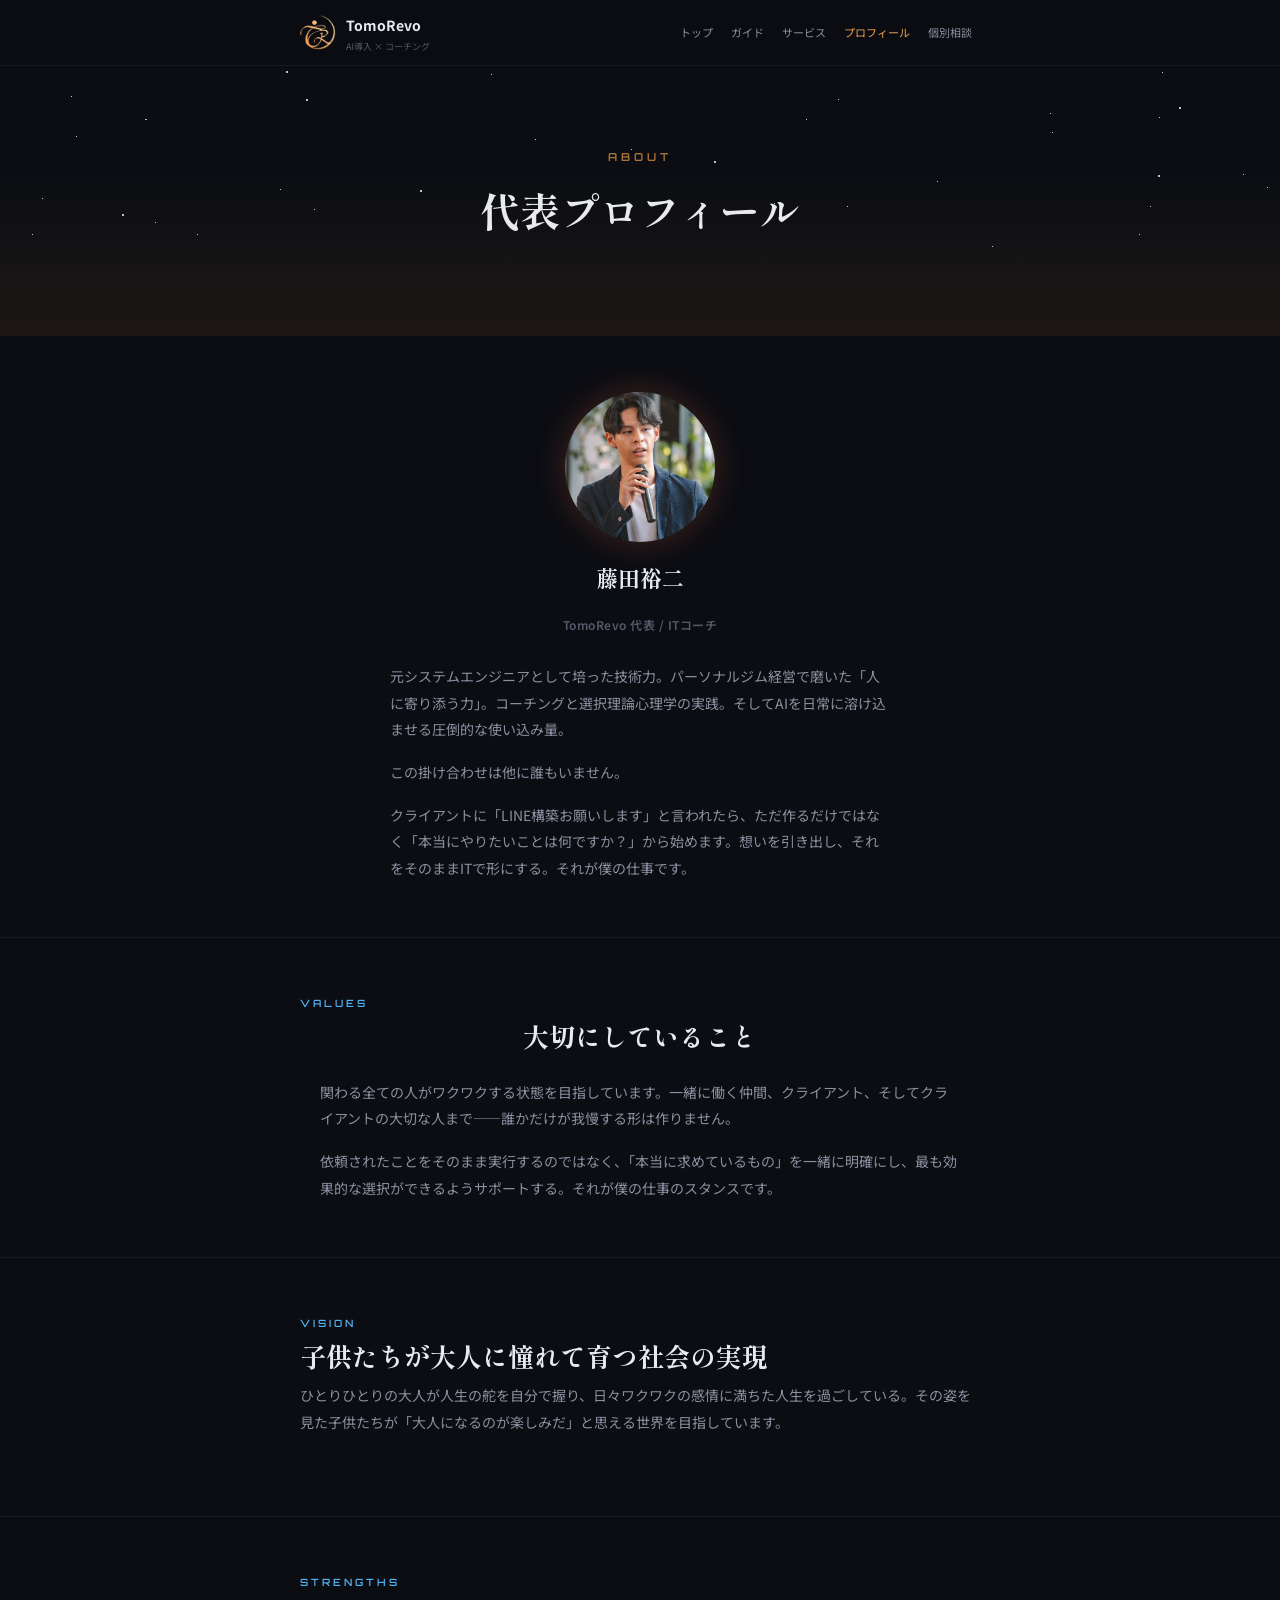
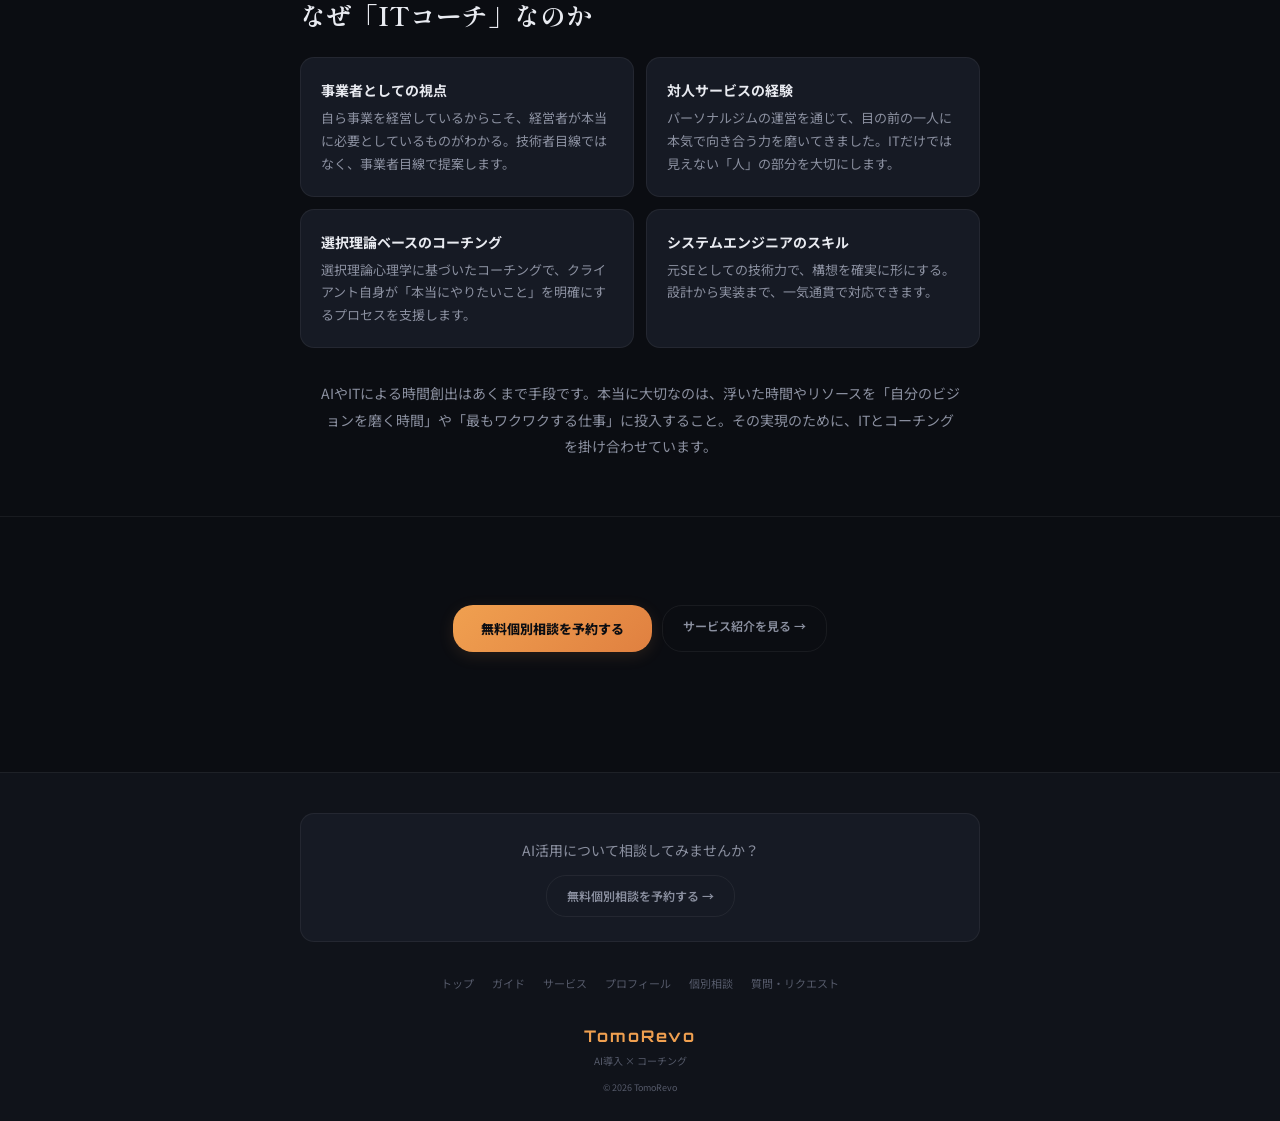
==== about/index.html @ 5a671fe1 "Initial deploy: TomoRevo公式サイト" ====
<!DOCTYPE html>
<html lang="ja">
<head>
  <meta charset="UTF-8">
  <meta name="viewport" content="width=device-width, initial-scale=1.0">
  <title>代表プロフィール | TomoRevo — ユウジ</title>
  <meta name="description" content="パーソナルジム × 元SE × コーチング × AI。異色の掛け合わせが生んだ「ITコーチ」ユウジのプロフィール。">

  <meta property="og:title" content="プロフィール | TomoRevo — ユウジ">
  <meta property="og:description" content="パーソナルジム × 元SE × コーチング × AI。異色の掛け合わせが生んだ「ITコーチ」">
  <meta property="og:type" content="website">
  <meta property="og:locale" content="ja_JP">
  <meta name="twitter:card" content="summary_large_image">

  <link rel="preconnect" href="https://fonts.googleapis.com">
  <link rel="preconnect" href="https://fonts.gstatic.com" crossorigin>
  <link href="https://fonts.googleapis.com/css2?family=Orbitron:wght@400;500;600;700;800;900&family=Zen+Maru+Gothic:wght@400;500;700;900&family=Shippori+Mincho:wght@400;600;700;800&family=IBM+Plex+Mono:wght@400;500;600&family=Noto+Sans+JP:wght@400;500;600;700;800&display=swap" rel="stylesheet">

  <link rel="stylesheet" href="../css/style.css">
  <style>
    .hero-dawn{position:absolute;bottom:0;left:0;right:0;height:60%;background:linear-gradient(180deg,transparent 0%,rgba(240,160,80,0.03) 40%,rgba(240,160,80,0.06) 70%,rgba(240,130,60,0.08) 100%);z-index:0}
    .hero-stars{position:absolute;inset:0;z-index:0}
    .hero-star{position:absolute;width:1px;height:1px;background:#fff;border-radius:50%;animation:twinkle var(--dur,4s) var(--delay,0s) ease-in-out infinite alternate}
    @keyframes twinkle{0%{opacity:.15}100%{opacity:.7}}
  </style>
</head>
<body>

  <header class="site-header" id="site-header"></header>

  <main>

    <!-- Hero -->
    <section class="hero">
      <div class="hero-stars" id="hero-stars"></div>
      <div class="hero-dawn"></div>
      <div class="hero-content">
        <p class="hero-level">ABOUT</p>
        <h1 class="hero-title">代表プロフィール</h1>
      </div>
    </section>

    <!-- Profile -->
    <section class="section">
      <div class="container">
        <div class="about-profile">
          <img src="../images/S__110567426.jpg" alt="ユウジ" style="width:150px;height:150px;border-radius:50%;object-fit:cover;object-position:center 60%;box-shadow:0 0 32px rgba(200,85,58,0.3);">
          <h2 class="about-name">藤田裕二</h2>
          <p class="about-role">TomoRevo 代表 / ITコーチ</p>
          <div class="about-bio">
            <p>元システムエンジニアとして培った技術力。パーソナルジム経営で磨いた「人に寄り添う力」。コーチングと選択理論心理学の実践。そしてAIを日常に溶け込ませる圧倒的な使い込み量。</p>
            <p class="mt-16">この掛け合わせは他に誰もいません。</p>
            <p class="mt-16">クライアントに「LINE構築お願いします」と言われたら、ただ作るだけではなく「本当にやりたいことは何ですか？」から始めます。想いを引き出し、それをそのままITで形にする。それが僕の仕事です。</p>
          </div>
        </div>
      </div>
    </section>

    <!-- Values -->
    <section class="section">
      <div class="container">
        <p class="section-label">VALUES</p>
        <h2 class="section-title text-center">大切にしていること</h2>
        <div class="about-bio" style="max-width:640px;margin:24px auto 0">
          <p>関わる全ての人がワクワクする状態を目指しています。一緒に働く仲間、クライアント、そしてクライアントの大切な人まで——誰かだけが我慢する形は作りません。</p>
          <p class="mt-16">依頼されたことをそのまま実行するのではなく、「本当に求めているもの」を一緒に明確にし、最も効果的な選択ができるようサポートする。それが僕の仕事のスタンスです。</p>
        </div>
      </div>
    </section>

    <!-- Vision -->
    <section class="section">
      <div class="container">
        <p class="section-label">VISION</p>
        <h2 class="section-title">子供たちが大人に憧れて育つ社会の実現</h2>
        <p class="section-desc">ひとりひとりの大人が人生の舵を自分で握り、日々ワクワクの感情に満ちた人生を過ごしている。その姿を見た子供たちが「大人になるのが楽しみだ」と思える世界を目指しています。</p>
      </div>
    </section>

    <!-- Strengths -->
    <section class="section">
      <div class="container">
        <p class="section-label">STRENGTHS</p>
        <h2 class="section-title">なぜ「ITコーチ」なのか</h2>
        <div class="card-grid card-grid-2 mt-24">
          <div class="card">
            <h3 class="feature-title">事業者としての視点</h3>
            <p class="feature-desc">自ら事業を経営しているからこそ、経営者が本当に必要としているものがわかる。技術者目線ではなく、事業者目線で提案します。</p>
          </div>
          <div class="card">
            <h3 class="feature-title">対人サービスの経験</h3>
            <p class="feature-desc">パーソナルジムの運営を通じて、目の前の一人に本気で向き合う力を磨いてきました。ITだけでは見えない「人」の部分を大切にします。</p>
          </div>
          <div class="card">
            <h3 class="feature-title">選択理論ベースのコーチング</h3>
            <p class="feature-desc">選択理論心理学に基づいたコーチングで、クライアント自身が「本当にやりたいこと」を明確にするプロセスを支援します。</p>
          </div>
          <div class="card">
            <h3 class="feature-title">システムエンジニアのスキル</h3>
            <p class="feature-desc">元SEとしての技術力で、構想を確実に形にする。設計から実装まで、一気通貫で対応できます。</p>
          </div>
        </div>

        <div class="about-bio" style="max-width:640px;margin:32px auto 0;text-align:center">
          <p>AIやITによる時間創出はあくまで手段です。本当に大切なのは、浮いた時間やリソースを「自分のビジョンを磨く時間」や「最もワクワクする仕事」に投入すること。その実現のために、ITとコーチングを掛け合わせています。</p>
        </div>
      </div>
    </section>

    <!-- CTA -->
    <section class="section">
      <div class="container text-center">
        <div class="btn-row mt-32">
          <a href="../consultation/index.html" class="btn-primary">無料個別相談を予約する</a>
          <a href="../services/index.html" class="btn-subtle">サービス紹介を見る →</a>
        </div>
      </div>
    </section>

  </main>

  <footer class="site-footer" id="site-footer"></footer>

  <script>
  const sc=document.getElementById('hero-stars');if(sc){for(let i=0;i<35;i++){const s=document.createElement('div');s.className='hero-star';s.style.left=Math.random()*100+'%';s.style.top=Math.random()*70+'%';s.style.setProperty('--dur',(3+Math.random()*5)+'s');s.style.setProperty('--delay',Math.random()*4+'s');s.style.width=s.style.height=(Math.random()>.7?'2px':'1px');sc.appendChild(s);}}
  </script>
  <script src="../js/config.js"></script>
  <script src="../js/components.js"></script>
</body>
</html>
---- css/style.css ----
/* ============================================
   TomoRevo — "Dawn in Space" Design System
   宇宙の夜明け。暗闇から温かい光が差す。
   ============================================ */
:root {
  --bg: #0b0d12;
  --bg-s: #10131a;
  --bg-card: #161a24;
  --bg-card-h: #1c2130;
  --border: rgba(255,255,255,0.06);
  --border-g: rgba(200,160,100,0.12);
  --text: #e8eaf0;
  --text-s: #8b90a0;
  --text-d: #555a6a;
  --accent: #f0a050;
  --accent-g: rgba(240,160,80,0.12);
  --accent2: #50b0f0;
  --accent2-g: rgba(80,176,240,0.08);
  --success: #50e89a;
  --success-g: rgba(80,232,154,0.1);
  --font-ui: 'Orbitron','IBM Plex Mono',monospace;
  --font-body: 'Noto Sans JP','Zen Maru Gothic',sans-serif;
  --font-head: 'Shippori Mincho',serif;
  --font-mono: 'IBM Plex Mono',monospace;
  --r: 8px; --r-lg: 14px; --r-xl: 20px;
  --ease: cubic-bezier(0.16,1,0.3,1);
  --max-w: 720px;
}
*,*::before,*::after{box-sizing:border-box;margin:0;padding:0}
html{scroll-behavior:smooth;font-size:16px}
body{font-family:var(--font-body);background:var(--bg);color:var(--text);line-height:1.8;overflow-x:hidden;-webkit-font-smoothing:antialiased}
a{color:inherit;text-decoration:none}
button{font-family:inherit;cursor:pointer;border:none;background:none;color:inherit}
img{max-width:100%;height:auto;display:block}
.container{max-width:var(--max-w);margin:0 auto;padding:0 20px}

/* HEADER */
.site-header{position:sticky;top:0;z-index:100;background:rgba(11,13,18,0.88);backdrop-filter:blur(16px);border-bottom:1px solid var(--border);padding:10px 0}
.header-inner{display:flex;align-items:center;justify-content:space-between;max-width:var(--max-w);margin:0 auto;padding:0 20px}
.header-brand{display:flex;align-items:center;gap:10px}
.header-logo{width:30px;height:30px;border-radius:6px;background:linear-gradient(135deg,var(--accent),#e08040);display:flex;align-items:center;justify-content:center;font-family:var(--font-mono);font-weight:700;font-size:11px;color:#0b0d12}
.header-title{font-weight:700;font-size:14px}
.header-subtitle{font-size:9px;color:var(--text-d);display:block}
.header-nav{display:flex;gap:2px}
.header-nav a{font-size:11px;color:var(--text-s);padding:5px 8px;border-radius:6px;transition:color .2s}
.header-nav a:hover{color:var(--text)}
.header-nav a.active{color:var(--accent)}
.mobile-menu-toggle{display:none;font-size:18px;color:var(--text-s);padding:6px}
@media(max-width:680px){
  .mobile-menu-toggle{display:block}
  .header-nav{display:none;position:absolute;top:100%;left:0;right:0;background:rgba(11,13,18,0.96);backdrop-filter:blur(16px);flex-direction:column;padding:8px 16px 16px;border-bottom:1px solid var(--border)}
  .header-nav.open{display:flex}
  .header-nav a{padding:10px 12px}
}

/* HERO — Dawn */
.hero{position:relative;min-height:30vh;display:flex;align-items:center;justify-content:center;overflow:hidden;text-align:center;background:var(--bg);padding:40px 0}
.hero-dawn{position:absolute;bottom:0;left:0;right:0;height:60%;background:linear-gradient(180deg,transparent 0%,rgba(240,160,80,0.03) 40%,rgba(240,160,80,0.06) 70%,rgba(240,130,60,0.08) 100%);z-index:0}
.hero-stars{position:absolute;inset:0;z-index:0}
.hero-star{position:absolute;width:1px;height:1px;background:#fff;border-radius:50%;animation:twinkle var(--dur,4s) var(--delay,0s) ease-in-out infinite alternate}
@keyframes twinkle{0%{opacity:.15}100%{opacity:.7}}
.hero-content{position:relative;z-index:2;padding:0 20px;max-width:520px}
.hero-level{font-family:var(--font-ui);font-size:11px;font-weight:600;color:var(--accent);letter-spacing:4px;margin-bottom:14px;opacity:.7}
.hero-title{font-family:var(--font-head);font-size:clamp(24px,5.5vw,40px);font-weight:700;line-height:1.4;margin-bottom:16px}
.hero-desc{font-size:14px;color:var(--text-s);line-height:2;margin-bottom:28px}
.hero-cta{display:inline-block;padding:12px 28px;border-radius:var(--r-xl);background:linear-gradient(135deg,var(--accent),#e08040);color:#0b0d12;font-weight:700;font-size:13px;transition:all .3s var(--ease);box-shadow:0 4px 16px var(--accent-g)}
.hero-cta:hover{transform:translateY(-2px);box-shadow:0 6px 24px rgba(240,160,80,0.2)}
.hero-scroll{position:absolute;bottom:28px;left:50%;transform:translateX(-50%);z-index:2;color:var(--text-d);font-size:10px;font-family:var(--font-mono);animation:scrollB 2s ease-in-out infinite}
@keyframes scrollB{0%,100%{transform:translateX(-50%) translateY(0)}50%{transform:translateX(-50%) translateY(5px)}}

/* SECTION */
.section{padding:56px 0}
.section+.section{border-top:1px solid var(--border)}
.section-bg{background:var(--bg-s)}
.section-label{font-family:var(--font-ui);font-size:10px;font-weight:600;color:var(--accent2);letter-spacing:3px;margin-bottom:6px}
.section-title{font-family:var(--font-head);font-size:clamp(20px,4vw,26px);font-weight:700;line-height:1.4;margin-bottom:8px}
.section-desc{font-size:14px;color:var(--text-s);line-height:1.9;margin-bottom:24px}

/* CARDS */
.card{background:var(--bg-card);border:1px solid var(--border);border-radius:var(--r-lg);padding:20px;transition:all .3s var(--ease)}
.card:hover{border-color:var(--border-g);transform:translateY(-2px)}
.card-grid{display:grid;gap:12px}
.card-grid-2{grid-template-columns:1fr}
.card-grid-3{grid-template-columns:1fr}
@media(min-width:540px){.card-grid-2{grid-template-columns:repeat(2,1fr)}.card-grid-3{grid-template-columns:repeat(2,1fr)}}
@media(min-width:780px){.card-grid-3{grid-template-columns:repeat(3,1fr)}}

/* BUTTONS */
.btn-primary{display:inline-block;padding:12px 28px;border-radius:var(--r-xl);background:linear-gradient(135deg,var(--accent),#e08040);color:#0b0d12;font-weight:800;font-size:13px;border:none;transition:all .3s var(--ease);box-shadow:0 4px 16px var(--accent-g)}
.btn-primary:hover{transform:translateY(-2px);box-shadow:0 6px 24px rgba(240,160,80,0.2)}
.btn-secondary{display:inline-block;padding:11px 24px;border-radius:var(--r-xl);background:transparent;color:var(--text);font-weight:600;font-size:13px;border:1.5px solid rgba(255,255,255,0.1);transition:all .3s var(--ease)}
.btn-secondary:hover{border-color:rgba(255,255,255,0.2);background:rgba(255,255,255,0.03)}
.btn-subtle{display:inline-block;padding:9px 20px;border-radius:var(--r-xl);color:var(--text-s);font-weight:600;font-size:12px;border:1px solid var(--border);transition:all .3s}
.btn-subtle:hover{color:var(--text);border-color:rgba(255,255,255,0.12)}
.btn-disabled{opacity:.3;pointer-events:none}
.btn-row{display:flex;flex-wrap:wrap;gap:10px;justify-content:center}

/* ACCORDION */
.accordion{display:flex;flex-direction:column;gap:4px}
.accordion-item{background:var(--bg-card);border:1px solid var(--border);border-radius:var(--r);overflow:hidden}
.accordion-item.open{border-color:var(--border-g)}
.accordion-trigger{display:flex;align-items:center;justify-content:space-between;width:100%;padding:13px 16px;font-size:14px;font-weight:700;text-align:left;transition:background .15s}
.accordion-trigger:hover{background:var(--bg-card-h)}
.accordion-icon{font-size:16px;color:var(--text-d);transition:transform .3s var(--ease)}
.accordion-item.open .accordion-icon{transform:rotate(45deg);color:var(--accent)}
.accordion-content{max-height:0;overflow:hidden;transition:max-height .35s var(--ease)}
.accordion-body{padding:0 16px 16px}

/* FEATURE CARDS */
.feature-icon{width:40px;height:40px;border-radius:10px;display:flex;align-items:center;justify-content:center;font-size:20px;margin-bottom:12px;background:rgba(240,160,80,0.06);border:1px solid rgba(240,160,80,0.08)}
.feature-title{font-size:14px;font-weight:700;margin-bottom:4px}
.feature-desc{font-size:13px;color:var(--text-s);line-height:1.75}

/* CHAPTER CARDS (guide index) */
.chapter-list{display:flex;flex-direction:column;gap:10px}
.chapter-link{display:flex;align-items:center;gap:16px;padding:16px 18px;background:var(--bg-card);border:1px solid var(--border);border-radius:var(--r-lg);transition:all .3s var(--ease);text-decoration:none}
.chapter-link:hover{border-color:var(--border-g);transform:translateX(4px)}
.chapter-lv{width:38px;height:38px;border-radius:50%;flex-shrink:0;background:var(--bg-s);border:1.5px solid rgba(255,255,255,0.08);display:flex;align-items:center;justify-content:center;font-family:var(--font-ui);font-weight:800;font-size:12px;color:var(--text-d)}
.chapter-link.available .chapter-lv{background:linear-gradient(135deg,var(--accent),#e08040);border-color:transparent;color:#0b0d12;box-shadow:0 0 16px var(--accent-g)}
.chapter-link-info{flex:1}
.chapter-link-title{font-weight:700;font-size:14px}
.chapter-link-sub{font-size:12px;color:var(--text-s);margin-top:2px}
.chapter-link-action{font-size:12px;color:var(--text-d);margin-top:3px}
.chapter-link-arrow{font-size:14px;color:var(--text-d);flex-shrink:0}
.chapter-link.available .chapter-link-arrow{color:var(--accent)}

/* FORMS */
.form-card{background:var(--bg-card);border:1px solid var(--border);border-radius:var(--r-lg);padding:28px 22px}
.form-group{margin-bottom:18px}
.form-label{display:block;font-size:13px;font-weight:700;margin-bottom:5px}
.form-label .optional{font-size:11px;font-weight:400;color:var(--text-d);margin-left:5px}
.form-input,.form-textarea,.form-select{width:100%;padding:10px 14px;border-radius:var(--r);background:var(--bg);border:1px solid var(--border);color:var(--text);font-family:var(--font-body);font-size:15px;transition:border-color .2s,box-shadow .2s;color-scheme:dark}
input[type="datetime-local"]{-webkit-appearance:none;appearance:none;cursor:pointer;position:relative}
input[type="datetime-local"]::-webkit-calendar-picker-indicator{position:absolute;top:0;left:0;right:0;bottom:0;width:100%;height:100%;opacity:0;cursor:pointer}
.form-input:focus,.form-textarea:focus,.form-select:focus{outline:none;border-color:var(--accent);box-shadow:0 0 0 3px var(--accent-g)}
.form-textarea{min-height:110px;resize:vertical}
.form-select{appearance:none;background-image:url("data:image/svg+xml,%3Csvg xmlns='http://www.w3.org/2000/svg' width='12' height='12' fill='%23555a6a'%3E%3Cpath d='M6 8L1 3h10z'/%3E%3C/svg%3E");background-repeat:no-repeat;background-position:right 14px center;padding-right:36px}
.form-conditional{display:none;padding-left:14px;border-left:2px solid rgba(240,160,80,0.15);margin-top:10px}
.form-conditional.show{display:block;animation:fadeUp .25s var(--ease)}
@keyframes fadeUp{from{opacity:0;transform:translateY(6px)}to{opacity:1}}
.form-submit-area{margin-top:24px;text-align:center}
.form-success{display:none;text-align:center;padding:32px;background:var(--success-g);border:1px solid rgba(80,232,154,0.12);border-radius:var(--r-lg)}
.form-success.show{display:block;animation:pop .4s var(--ease)}
@keyframes pop{from{opacity:0;transform:scale(.92)}to{opacity:1;transform:scale(1)}}
.form-success-icon{font-size:40px;margin-bottom:12px}
.form-success-title{font-family:var(--font-ui);font-size:16px;font-weight:700;color:var(--success);letter-spacing:1px}
.form-success-desc{font-size:14px;color:var(--text-s);margin-top:6px;line-height:1.8}

/* ABOUT */
.about-profile{display:flex;flex-direction:column;align-items:center;gap:16px;text-align:center}
.about-avatar{width:100px;height:100px;border-radius:50%;background:linear-gradient(135deg,var(--accent),#e08040);display:flex;align-items:center;justify-content:center;font-family:var(--font-head);font-size:36px;font-weight:700;color:#0b0d12;box-shadow:0 0 32px var(--accent-g)}
.about-name{font-family:var(--font-head);font-size:22px;font-weight:700}
.about-role{font-size:12px;color:var(--text-d);font-weight:600;letter-spacing:.5px}
.about-bio{font-size:14px;color:var(--text-s);line-height:1.9;max-width:500px;text-align:left;margin-top:12px}
.value-card{background:var(--bg-card);border:1px solid var(--border);border-radius:var(--r-lg);padding:22px;text-align:center}
.value-icon{font-size:24px;margin-bottom:10px}
.value-title{font-family:var(--font-head);font-size:15px;font-weight:700;margin-bottom:6px}
.value-desc{font-size:12px;color:var(--text-s);line-height:1.7}

/* SERVICES */
.service-step{display:flex;gap:14px;padding:18px 0}
.service-step+.service-step{border-top:1px solid var(--border)}
.step-number{flex-shrink:0;width:30px;height:30px;border-radius:50%;background:linear-gradient(135deg,var(--accent),#e08040);color:#0b0d12;display:flex;align-items:center;justify-content:center;font-weight:900;font-size:12px}
.step-content{flex:1}
.step-title{font-size:14px;font-weight:700;margin-bottom:3px}
.step-desc{font-size:13px;color:var(--text-s);line-height:1.75}
.price-card{background:var(--bg-card);border:1px solid var(--border);border-radius:var(--r-lg);padding:28px 22px;text-align:center;position:relative;overflow:hidden}
.price-card::before{content:'';position:absolute;top:0;left:0;right:0;height:2px;background:linear-gradient(90deg,var(--accent),var(--accent2))}
.price-card.recommended{border-color:var(--border-g);box-shadow:0 0 24px var(--accent-g)}
.price-label{font-family:var(--font-ui);font-size:10px;font-weight:600;color:var(--accent);margin-bottom:6px;letter-spacing:1.5px;text-transform:uppercase}
.price-name{font-family:var(--font-head);font-size:18px;font-weight:700;margin-bottom:10px}
.price-row{display:flex;align-items:baseline;justify-content:center;gap:4px;margin-bottom:4px}
.price-amount{font-family:var(--font-head);font-size:32px;font-weight:700}
.price-unit{font-size:13px;color:var(--text-s)}
.price-note{font-size:11px;color:var(--text-d);margin-top:4px}
.price-features{text-align:left;margin:16px 0;display:flex;flex-direction:column;gap:6px}
.price-feat{font-size:12px;color:var(--text-s);padding-left:18px;position:relative}
.price-feat::before{content:'✓';position:absolute;left:0;color:var(--success);font-weight:700;font-size:11px}
.client-voice{padding:18px 20px;background:var(--bg-card);border-radius:var(--r);border-left:3px solid var(--accent);margin:14px 0}
.client-voice p{font-family:var(--font-head);font-size:14px;color:var(--text-s);line-height:1.85}
.client-voice cite{display:block;font-size:11px;color:var(--text-d);margin-top:6px;font-style:normal}

/* FOOTER */
.site-footer{margin-top:64px;padding:40px 0 24px;background:var(--bg-s);border-top:1px solid var(--border)}
.footer-cta{text-align:center;margin-bottom:28px;padding:24px;background:var(--bg-card);border-radius:var(--r-lg);border:1px solid var(--border)}
.footer-cta p{font-size:14px;color:var(--text-s);margin-bottom:12px}
.footer-nav{display:flex;flex-wrap:wrap;gap:2px;justify-content:center;margin-bottom:24px}
.footer-nav a{font-size:11px;color:var(--text-d);padding:4px 8px}
.footer-nav a:hover{color:var(--text-s)}
.footer-brand{text-align:center;margin-bottom:10px}
.footer-logo{font-family:var(--font-ui);font-weight:700;font-size:16px;color:var(--accent);letter-spacing:2px}
.footer-tagline{font-size:10px;color:var(--text-d);margin-top:2px}
.footer-copy{text-align:center;font-size:9px;color:var(--text-d)}

/* UTILITY */
.text-center{text-align:center}
.mt-16{margin-top:16px}
.mt-24{margin-top:24px}
.mt-32{margin-top:32px}
.mt-48{margin-top:48px}
.mb-16{margin-bottom:16px}
.mb-24{margin-bottom:24px}
.sr-only{position:absolute;width:1px;height:1px;padding:0;margin:-1px;overflow:hidden;clip:rect(0,0,0,0);border:0}
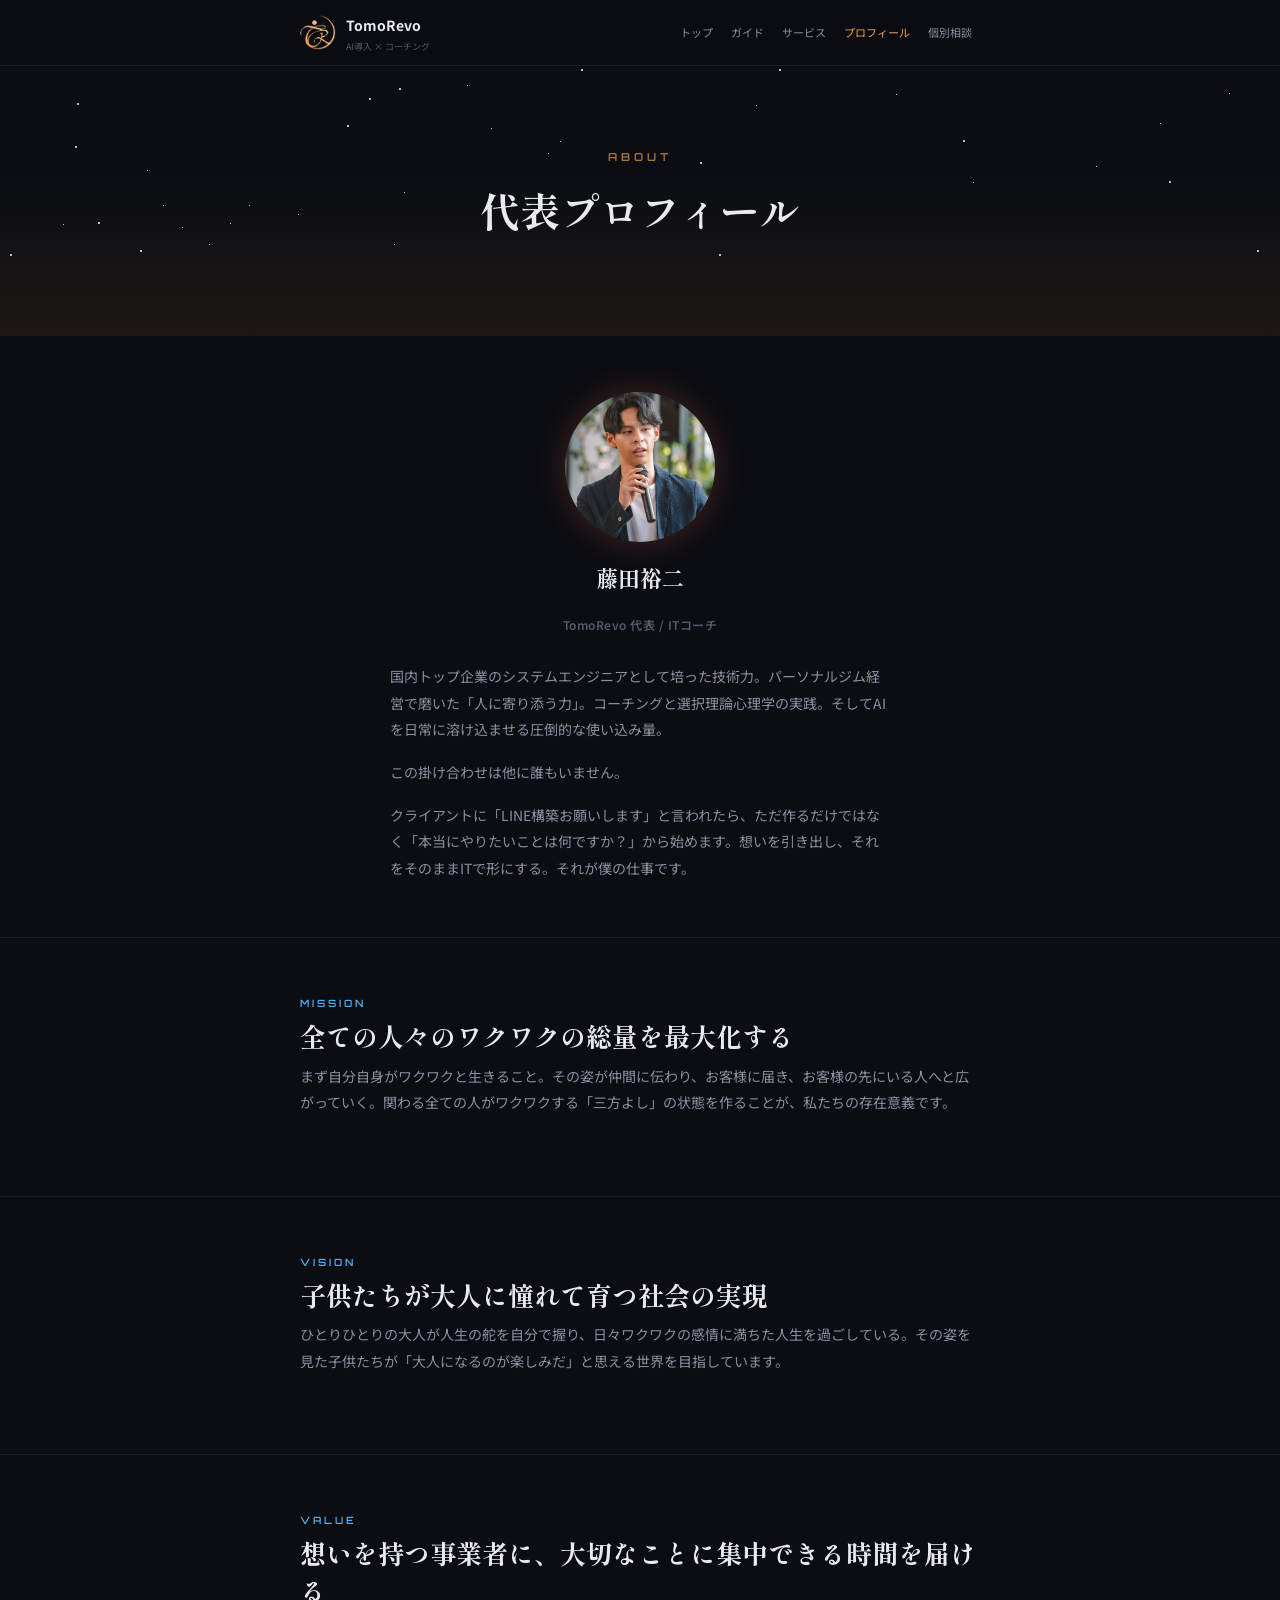
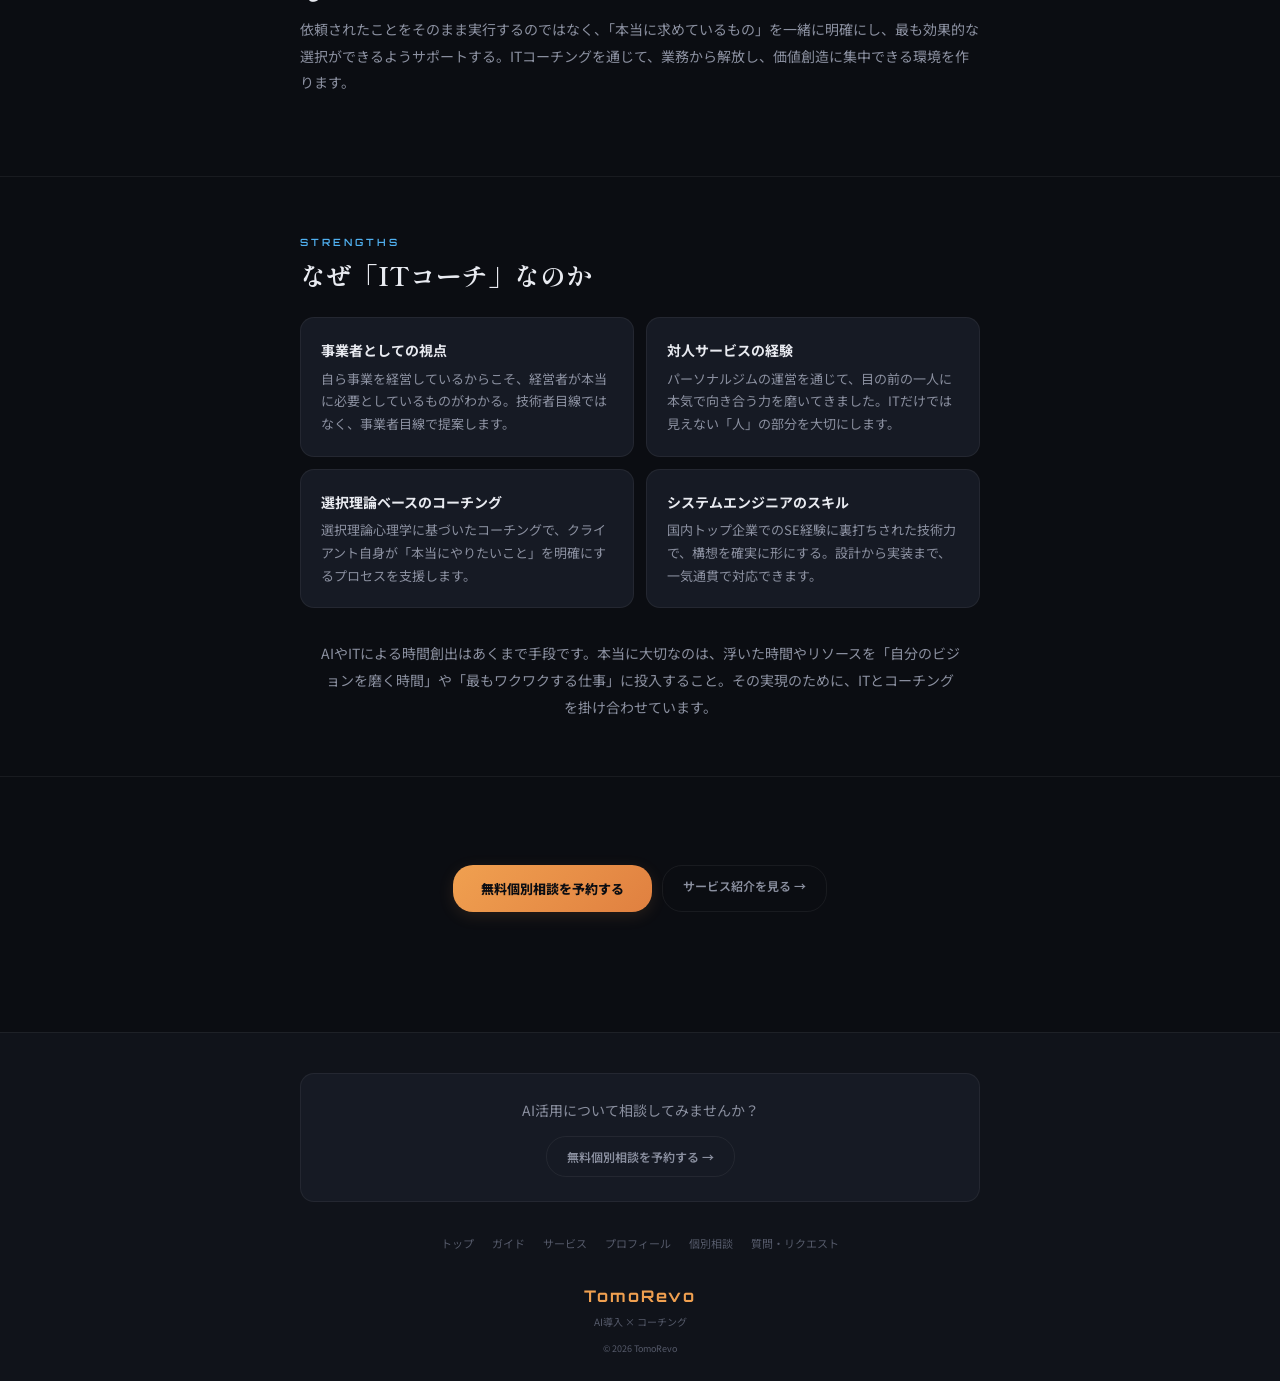
==== commit 886358f0: "ゲーム感覚削除+サービス一覧整理+MVV再定義+SE表記更新" ====
--- a/about/index.html
+++ b/about/index.html
@@ -4,10 +4,10 @@
   <meta charset="UTF-8">
   <meta name="viewport" content="width=device-width, initial-scale=1.0">
   <title>代表プロフィール | TomoRevo — ユウジ</title>
-  <meta name="description" content="パーソナルジム × 元SE × コーチング × AI。異色の掛け合わせが生んだ「ITコーチ」ユウジのプロフィール。">
+  <meta name="description" content="パーソナルジム × 国内トップ企業SE × コーチング × AI。異色の掛け合わせが生んだ「ITコーチ」藤田裕二のプロフィール。">
 
   <meta property="og:title" content="プロフィール | TomoRevo — ユウジ">
-  <meta property="og:description" content="パーソナルジム × 元SE × コーチング × AI。異色の掛け合わせが生んだ「ITコーチ」">
+  <meta property="og:description" content="パーソナルジム × 国内トップ企業SE × コーチング × AI。異色の掛け合わせが生んだ「ITコーチ」">
   <meta property="og:type" content="website">
   <meta property="og:locale" content="ja_JP">
   <meta name="twitter:card" content="summary_large_image">
@@ -48,7 +48,7 @@
           <h2 class="about-name">藤田裕二</h2>
           <p class="about-role">TomoRevo 代表 / ITコーチ</p>
           <div class="about-bio">
-            <p>元システムエンジニアとして培った技術力。パーソナルジム経営で磨いた「人に寄り添う力」。コーチングと選択理論心理学の実践。そしてAIを日常に溶け込ませる圧倒的な使い込み量。</p>
+            <p>国内トップ企業のシステムエンジニアとして培った技術力。パーソナルジム経営で磨いた「人に寄り添う力」。コーチングと選択理論心理学の実践。そしてAIを日常に溶け込ませる圧倒的な使い込み量。</p>
             <p class="mt-16">この掛け合わせは他に誰もいません。</p>
             <p class="mt-16">クライアントに「LINE構築お願いします」と言われたら、ただ作るだけではなく「本当にやりたいことは何ですか？」から始めます。想いを引き出し、それをそのままITで形にする。それが僕の仕事です。</p>
           </div>
@@ -56,15 +56,12 @@
       </div>
     </section>
 
-    <!-- Values -->
+    <!-- Mission -->
     <section class="section">
       <div class="container">
-        <p class="section-label">VALUES</p>
-        <h2 class="section-title text-center">大切にしていること</h2>
-        <div class="about-bio" style="max-width:640px;margin:24px auto 0">
-          <p>関わる全ての人がワクワクする状態を目指しています。一緒に働く仲間、クライアント、そしてクライアントの大切な人まで——誰かだけが我慢する形は作りません。</p>
-          <p class="mt-16">依頼されたことをそのまま実行するのではなく、「本当に求めているもの」を一緒に明確にし、最も効果的な選択ができるようサポートする。それが僕の仕事のスタンスです。</p>
-        </div>
+        <p class="section-label">MISSION</p>
+        <h2 class="section-title">全ての人々のワクワクの総量を最大化する</h2>
+        <p class="section-desc">まず自分自身がワクワクと生きること。その姿が仲間に伝わり、お客様に届き、お客様の先にいる人へと広がっていく。関わる全ての人がワクワクする「三方よし」の状態を作ることが、私たちの存在意義です。</p>
       </div>
     </section>
 
@@ -74,6 +71,15 @@
         <p class="section-label">VISION</p>
         <h2 class="section-title">子供たちが大人に憧れて育つ社会の実現</h2>
         <p class="section-desc">ひとりひとりの大人が人生の舵を自分で握り、日々ワクワクの感情に満ちた人生を過ごしている。その姿を見た子供たちが「大人になるのが楽しみだ」と思える世界を目指しています。</p>
+      </div>
+    </section>
+
+    <!-- Value -->
+    <section class="section">
+      <div class="container">
+        <p class="section-label">VALUE</p>
+        <h2 class="section-title">想いを持つ事業者に、大切なことに集中できる時間を届ける</h2>
+        <p class="section-desc">依頼されたことをそのまま実行するのではなく、「本当に求めているもの」を一緒に明確にし、最も効果的な選択ができるようサポートする。ITコーチングを通じて、業務から解放し、価値創造に集中できる環境を作ります。</p>
       </div>
     </section>
 
@@ -97,7 +103,7 @@
           </div>
           <div class="card">
             <h3 class="feature-title">システムエンジニアのスキル</h3>
-            <p class="feature-desc">元SEとしての技術力で、構想を確実に形にする。設計から実装まで、一気通貫で対応できます。</p>
+            <p class="feature-desc">国内トップ企業でのSE経験に裏打ちされた技術力で、構想を確実に形にする。設計から実装まで、一気通貫で対応できます。</p>
           </div>
         </div>
 
